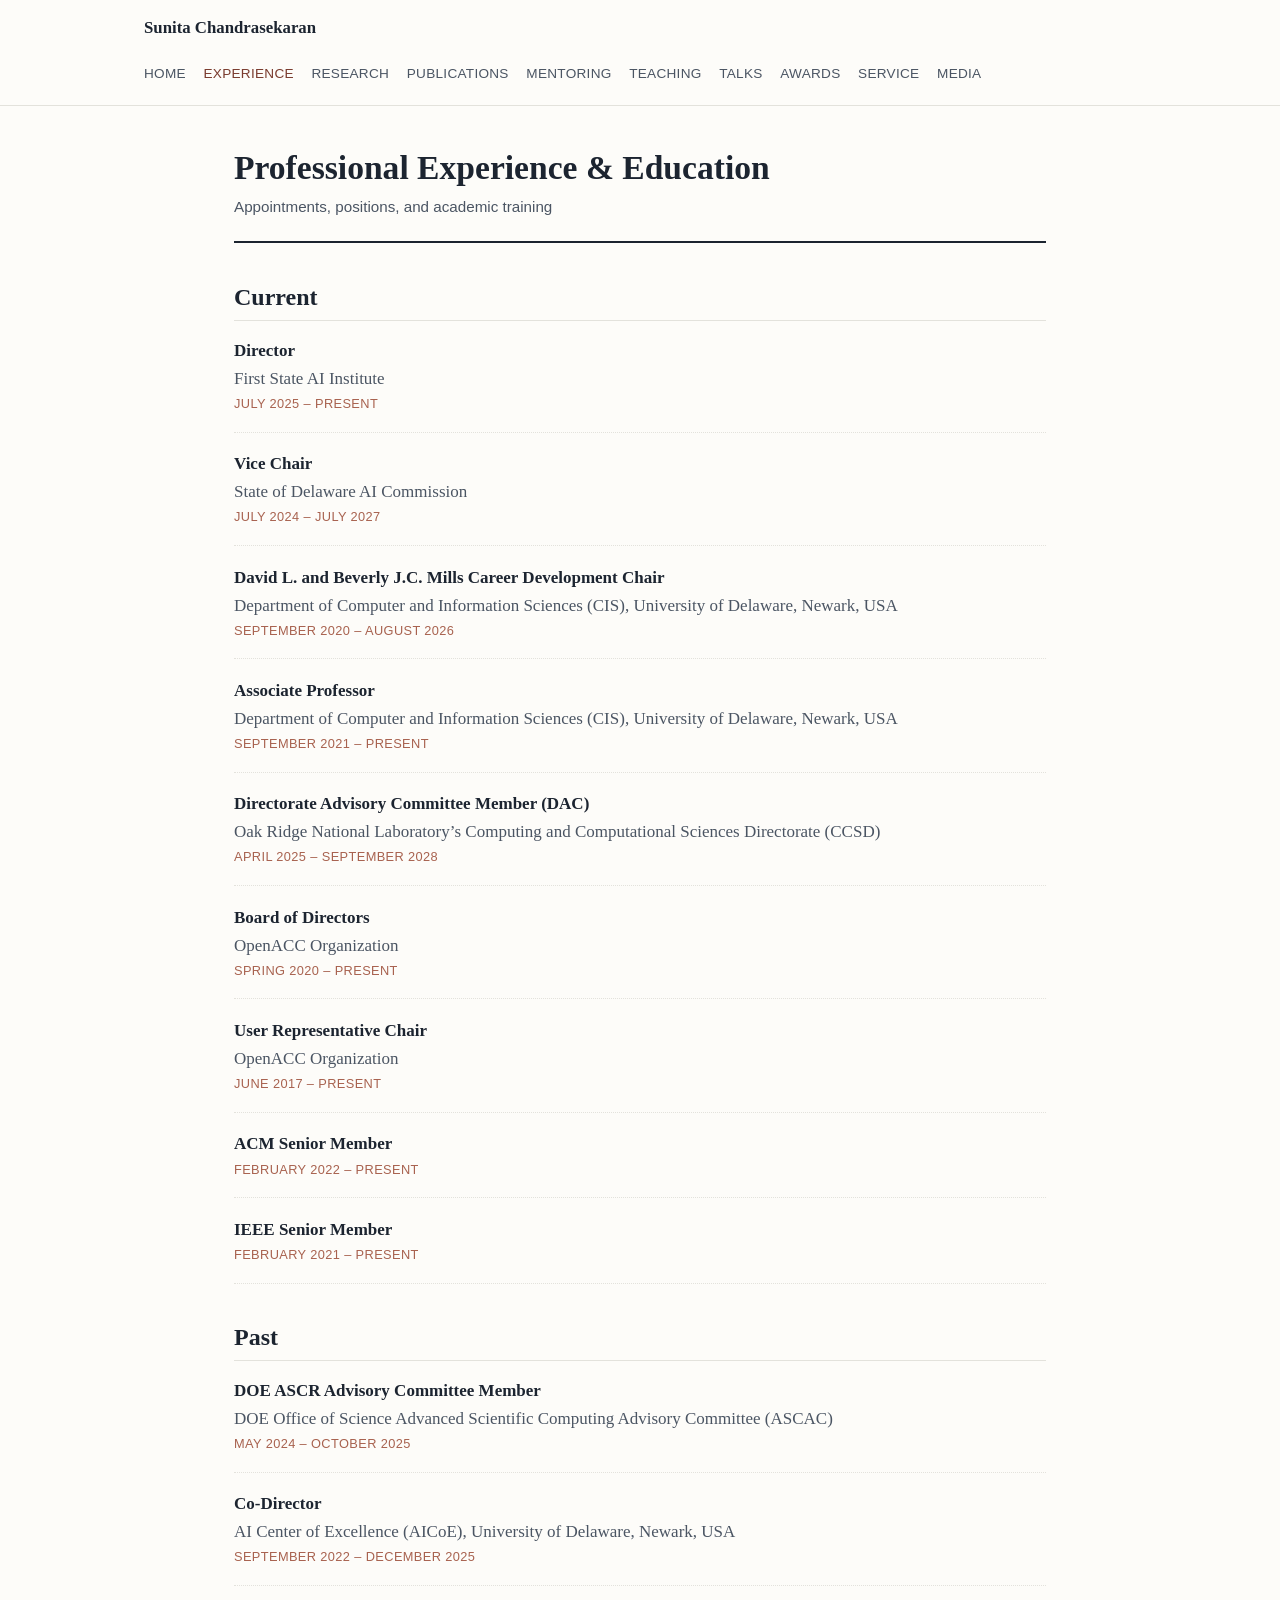
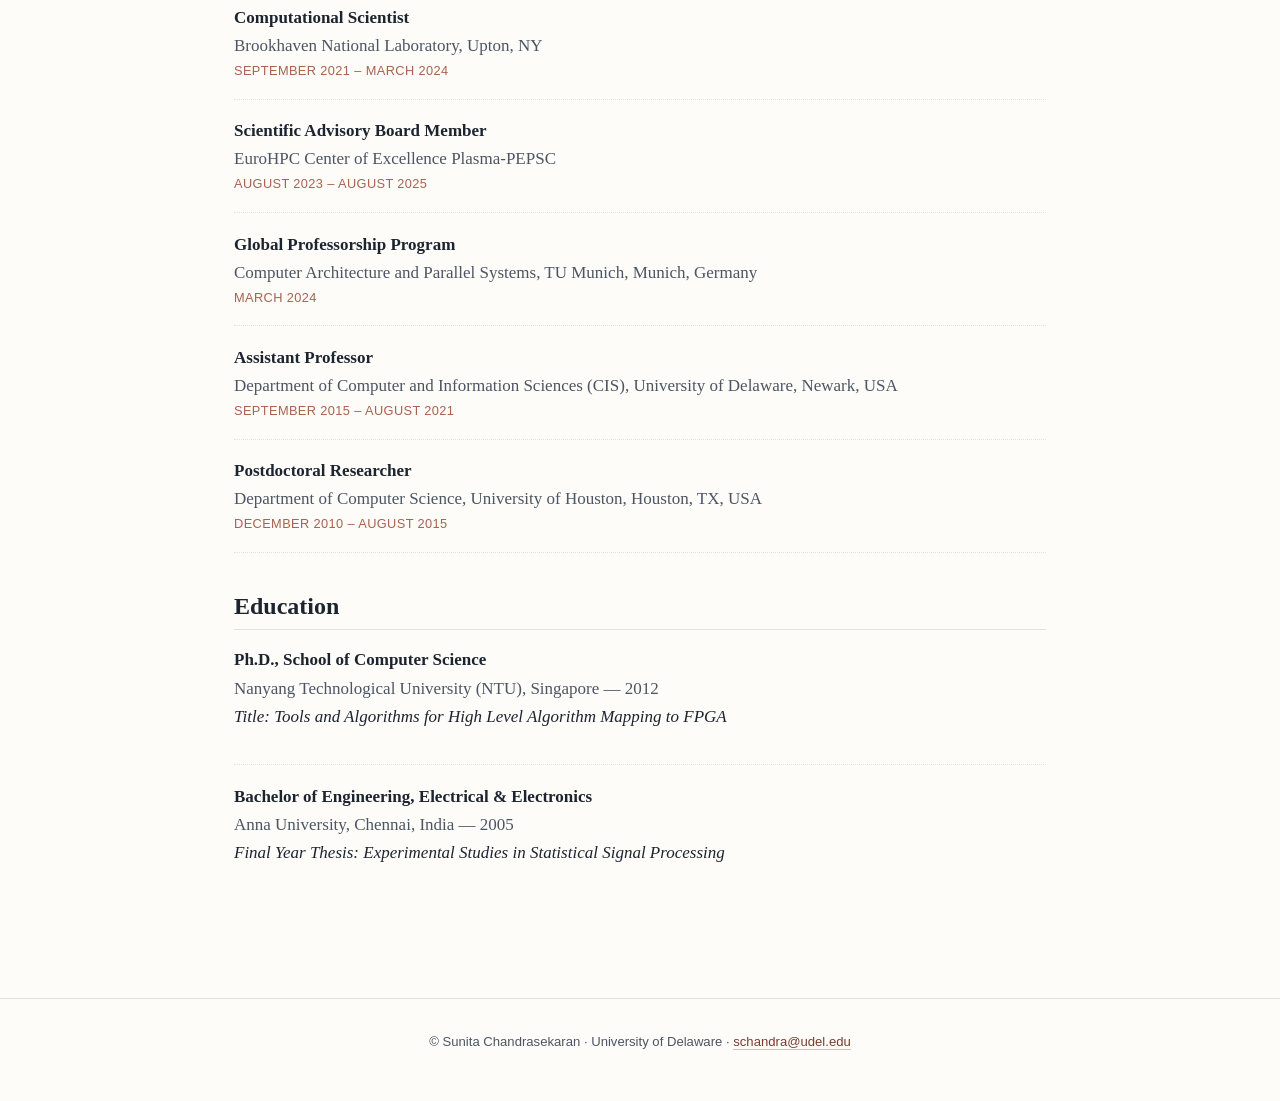
==== experience.html @ 60c79713 "Add files via upload" ====
<!DOCTYPE html>
<html lang="en">
<head>
<meta charset="UTF-8">
<meta name="viewport" content="width=device-width, initial-scale=1.0">
<title>Experience &amp; Education &mdash; Sunita Chandrasekaran</title>
<link rel="stylesheet" href="styles.css">
</head>
<body>
<header class="site-header">
  <div class="site-header-inner">
    <a class="brand" href="index.html">Sunita Chandrasekaran</a>
    <nav class="main-nav">
      <a href="index.html">Home</a>
      <a href="experience.html" class="active">Experience</a>
      <a href="research.html">Research</a>
      <a href="publications.html">Publications</a>
      <a href="mentoring.html">Mentoring</a>
      <a href="teaching.html">Teaching</a>
      <a href="talks.html">Talks</a>
      <a href="awards.html">Awards</a>
      <a href="service.html">Service</a>
      <a href="media.html">Media</a>
    </nav>
  </div>
</header>

<main>
  <div class="page-title">
    <h1>Professional Experience &amp; Education</h1>
    <div class="subtitle">Appointments, positions, and academic training</div>
  </div>

  <h2>Current</h2>
  <div class="entry">
    <div class="role">Director</div>
    <div class="org">First State AI Institute</div>
    <div class="dates">July 2025 &ndash; Present</div>
  </div>
  <div class="entry">
    <div class="role">Vice Chair</div>
    <div class="org">State of Delaware AI Commission</div>
    <div class="dates">July 2024 &ndash; July 2027</div>
  </div>
  <div class="entry">
    <div class="role">David L. and Beverly J.C. Mills Career Development Chair</div>
    <div class="org">Department of Computer and Information Sciences (CIS), University of Delaware, Newark, USA</div>
    <div class="dates">September 2020 &ndash; August 2026</div>
  </div>
  <div class="entry">
    <div class="role">Associate Professor</div>
    <div class="org">Department of Computer and Information Sciences (CIS), University of Delaware, Newark, USA</div>
    <div class="dates">September 2021 &ndash; Present</div>
  </div>
  <div class="entry">
    <div class="role">Directorate Advisory Committee Member (DAC)</div>
    <div class="org">Oak Ridge National Laboratory&rsquo;s Computing and Computational Sciences Directorate (CCSD)</div>
    <div class="dates">April 2025 &ndash; September 2028</div>
  </div>
  <div class="entry">
    <div class="role">Board of Directors</div>
    <div class="org">OpenACC Organization</div>
    <div class="dates">Spring 2020 &ndash; Present</div>
  </div>
  <div class="entry">
    <div class="role">User Representative Chair</div>
    <div class="org">OpenACC Organization</div>
    <div class="dates">June 2017 &ndash; Present</div>
  </div>
  <div class="entry">
    <div class="role">ACM Senior Member</div>
    <div class="dates">February 2022 &ndash; Present</div>
  </div>
  <div class="entry">
    <div class="role">IEEE Senior Member</div>
    <div class="dates">February 2021 &ndash; Present</div>
  </div>

  <h2>Past</h2>
  <div class="entry">
    <div class="role">DOE ASCR Advisory Committee Member</div>
    <div class="org">DOE Office of Science Advanced Scientific Computing Advisory Committee (ASCAC)</div>
    <div class="dates">May 2024 &ndash; October 2025</div>
  </div>
  <div class="entry">
    <div class="role">Co-Director</div>
    <div class="org">AI Center of Excellence (AICoE), University of Delaware, Newark, USA</div>
    <div class="dates">September 2022 &ndash; December 2025</div>
  </div>
  <div class="entry">
    <div class="role">Computational Scientist</div>
    <div class="org">Brookhaven National Laboratory, Upton, NY</div>
    <div class="dates">September 2021 &ndash; March 2024</div>
  </div>
  <div class="entry">
    <div class="role">Scientific Advisory Board Member</div>
    <div class="org">EuroHPC Center of Excellence Plasma-PEPSC</div>
    <div class="dates">August 2023 &ndash; August 2025</div>
  </div>
  <div class="entry">
    <div class="role">Global Professorship Program</div>
    <div class="org">Computer Architecture and Parallel Systems, TU Munich, Munich, Germany</div>
    <div class="dates">March 2024</div>
  </div>
  <div class="entry">
    <div class="role">Assistant Professor</div>
    <div class="org">Department of Computer and Information Sciences (CIS), University of Delaware, Newark, USA</div>
    <div class="dates">September 2015 &ndash; August 2021</div>
  </div>
  <div class="entry">
    <div class="role">Postdoctoral Researcher</div>
    <div class="org">Department of Computer Science, University of Houston, Houston, TX, USA</div>
    <div class="dates">December 2010 &ndash; August 2015</div>
  </div>

  <h2>Education</h2>
  <div class="entry">
    <div class="role">Ph.D., School of Computer Science</div>
    <div class="org">Nanyang Technological University (NTU), Singapore &mdash; 2012</div>
    <p><em>Title: Tools and Algorithms for High Level Algorithm Mapping to FPGA</em></p>
  </div>
  <div class="entry">
    <div class="role">Bachelor of Engineering, Electrical &amp; Electronics</div>
    <div class="org">Anna University, Chennai, India &mdash; 2005</div>
    <p><em>Final Year Thesis: Experimental Studies in Statistical Signal Processing</em></p>
  </div>

</main>

<footer>
  &copy; Sunita Chandrasekaran &middot; University of Delaware &middot; <a href="mailto:schandra@udel.edu">schandra@udel.edu</a>
</footer>
</body>
</html>
---- styles.css ----
/* ---------- Base ---------- */
:root {
  --ink: #1c2430;
  --ink-soft: #4b5563;
  --line: #e3e2dc;
  --paper: #fdfcf9;
  --panel: #f6f5f0;
  --accent: #7a3b2e;
  --accent-soft: #a8624f;
  --max-w: 860px;
  --serif: "Iowan Old Style", "Palatino Linotype", Palatino, Georgia, "Times New Roman", serif;
  --sans: -apple-system, BlinkMacSystemFont, "Segoe UI", Helvetica, Arial, sans-serif;
}

* { box-sizing: border-box; }

html { scroll-behavior: smooth; }

body {
  margin: 0;
  background: var(--paper);
  color: var(--ink);
  font-family: var(--serif);
  font-size: 17px;
  line-height: 1.65;
  -webkit-font-smoothing: antialiased;
}

a { color: var(--accent); text-decoration: none; border-bottom: 1px solid rgba(122,59,46,0.3); }
a:hover { border-bottom-color: var(--accent); }

h1, h2, h3, h4 {
  font-family: var(--serif);
  font-weight: 600;
  color: var(--ink);
  line-height: 1.25;
}

h1 { font-size: 2.1rem; margin: 0 0 0.25rem; }
h2 { font-size: 1.5rem; margin: 2.4rem 0 1rem; padding-bottom: 0.5rem; border-bottom: 1px solid var(--line); }
h3 { font-size: 1.1rem; margin: 1.6rem 0 0.6rem; color: var(--accent); }
h4 { font-size: 1rem; margin: 1.2rem 0 0.4rem; font-style: italic; color: var(--ink-soft); font-weight: 500; }

p { margin: 0 0 1rem; }

/* ---------- Layout ---------- */
.site-header {
  border-bottom: 1px solid var(--line);
  background: var(--paper);
  position: sticky;
  top: 0;
  z-index: 10;
}

.site-header-inner {
  max-width: 1040px;
  margin: 0 auto;
  padding: 0.9rem 1.5rem;
  display: flex;
  align-items: center;
  justify-content: space-between;
  gap: 1rem;
  flex-wrap: wrap;
}

.brand {
  font-family: var(--serif);
  font-weight: 600;
  font-size: 1.05rem;
  color: var(--ink);
  border: none;
}
.brand:hover { border: none; color: var(--accent); }

nav.main-nav {
  display: flex;
  flex-wrap: wrap;
  gap: 0.2rem 1.1rem;
  font-family: var(--sans);
  font-size: 0.85rem;
  letter-spacing: 0.02em;
  text-transform: uppercase;
}

nav.main-nav a {
  border: none;
  color: var(--ink-soft);
  padding: 0.3rem 0;
}
nav.main-nav a:hover, nav.main-nav a.active { color: var(--accent); }

main {
  max-width: var(--max-w);
  margin: 0 auto;
  padding: 2.6rem 1.5rem 5rem;
}

.page-title {
  margin-bottom: 2rem;
  padding-bottom: 1.4rem;
  border-bottom: 2px solid var(--ink);
}
.page-title h1 { margin-bottom: 0.3rem; }
.page-title .subtitle {
  font-family: var(--sans);
  color: var(--ink-soft);
  font-size: 0.95rem;
}

footer {
  border-top: 1px solid var(--line);
  font-family: var(--sans);
  font-size: 0.82rem;
  color: var(--ink-soft);
  text-align: center;
  padding: 2rem 1.5rem 3rem;
}

/* ---------- Hero (index only) ---------- */
.hero {
  display: flex;
  gap: 2.2rem;
  align-items: flex-start;
  flex-wrap: wrap;
  margin-bottom: 1rem;
}
.hero-text { flex: 1 1 420px; }
.hero-photo {
  flex: 0 0 auto;
  margin-left: auto;
}
.hero-photo img {
  width: 220px;
  height: 220px;
  object-fit: cover;
  border-radius: 8px;
  border: 1px solid var(--line);
  box-shadow: 0 4px 18px rgba(28,36,48,0.12);
}
@media (max-width: 640px) {
  .hero-photo { margin: 0 auto; }
  .hero-photo img { width: 160px; height: 160px; }
}
.hero-badge {
  display: inline-block;
  font-family: var(--sans);
  font-size: 0.72rem;
  letter-spacing: 0.08em;
  text-transform: uppercase;
  color: var(--accent);
  background: rgba(122,59,46,0.08);
  border: 1px solid rgba(122,59,46,0.25);
  padding: 0.25rem 0.6rem;
  border-radius: 3px;
  margin-bottom: 0.9rem;
}
.hero .role-lines p { margin: 0 0 0.15rem; color: var(--ink-soft); font-family: var(--sans); font-size: 0.95rem; }
.contact-line {
  font-family: var(--sans);
  font-size: 0.92rem;
  margin-top: 1rem;
  color: var(--ink-soft);
}

/* ---------- Components ---------- */
ul.plain, ol.plain { padding-left: 1.2rem; margin: 0 0 1rem; }
ul.plain li, ol.plain li { margin-bottom: 0.55rem; }

.entry { margin-bottom: 1.1rem; padding-bottom: 1.1rem; border-bottom: 1px dotted var(--line); }
.entry:last-child { border-bottom: none; }
.entry .role { font-weight: 600; }
.entry .org { color: var(--ink-soft); }
.entry .dates {
  font-family: var(--sans);
  font-size: 0.8rem;
  color: var(--accent-soft);
  text-transform: uppercase;
  letter-spacing: 0.03em;
}

table.data {
  width: 100%;
  border-collapse: collapse;
  margin: 0.8rem 0 1.6rem;
  font-size: 0.92rem;
}
table.data th, table.data td {
  text-align: left;
  padding: 0.5rem 0.7rem;
  border-bottom: 1px solid var(--line);
  vertical-align: top;
}
table.data th {
  font-family: var(--sans);
  font-size: 0.72rem;
  text-transform: uppercase;
  letter-spacing: 0.04em;
  color: var(--ink-soft);
  border-bottom: 2px solid var(--ink);
}
table.data tr:hover td { background: var(--panel); }

.callout {
  background: var(--panel);
  border-left: 3px solid var(--accent);
  padding: 0.9rem 1.1rem;
  margin: 1.2rem 0;
  font-size: 0.95rem;
}
.callout strong { color: var(--accent); }

.tag {
  display: inline-block;
  font-family: var(--sans);
  font-size: 0.68rem;
  text-transform: uppercase;
  letter-spacing: 0.03em;
  padding: 0.1rem 0.45rem;
  border-radius: 3px;
  background: var(--panel);
  color: var(--ink-soft);
  border: 1px solid var(--line);
  margin-left: 0.4rem;
}

.pub-list { list-style: none; padding: 0; margin: 0 0 1.2rem; }
.pub-list li {
  padding: 0.65rem 0;
  border-bottom: 1px dotted var(--line);
  font-size: 0.95rem;
}
.pub-list li:last-child { border-bottom: none; }
.pub-note { color: var(--ink-soft); font-size: 0.85rem; font-style: italic; }

details.pub-group {
  margin-bottom: 0.6rem;
  border: 1px solid var(--line);
  border-radius: 6px;
  background: var(--paper);
}
details.pub-group[open] { background: var(--paper); }
details.pub-group summary {
  cursor: pointer;
  padding: 0.85rem 1.1rem;
  font-family: var(--sans);
  font-weight: 600;
  font-size: 0.95rem;
  color: var(--ink);
  list-style: none;
}
details.pub-group summary::-webkit-details-marker { display: none; }
details.pub-group summary::before {
  content: "+ ";
  color: var(--accent);
  font-weight: 700;
}
details.pub-group[open] summary::before { content: "\2212 "; }
details.pub-group .pub-list { padding: 0 1.1rem 0.9rem; }

.two-col {
  display: grid;
  grid-template-columns: 1fr 1fr;
  gap: 0 2rem;
}
@media (max-width: 640px) {
  .two-col { grid-template-columns: 1fr; }
  nav.main-nav { font-size: 0.78rem; gap: 0.15rem 0.8rem; }
  h1 { font-size: 1.6rem; }
}

.section-note {
  font-family: var(--sans);
  font-size: 0.85rem;
  color: var(--ink-soft);
  margin-top: -0.5rem;
  margin-bottom: 1.2rem;
}

.chips { display: flex; flex-wrap: wrap; gap: 0.5rem; margin: 1rem 0 1.6rem; }
.chip {
  font-family: var(--sans);
  font-size: 0.85rem;
  padding: 0.4rem 0.8rem;
  background: var(--panel);
  border: 1px solid var(--line);
  border-radius: 20px;
  color: var(--ink-soft);
}
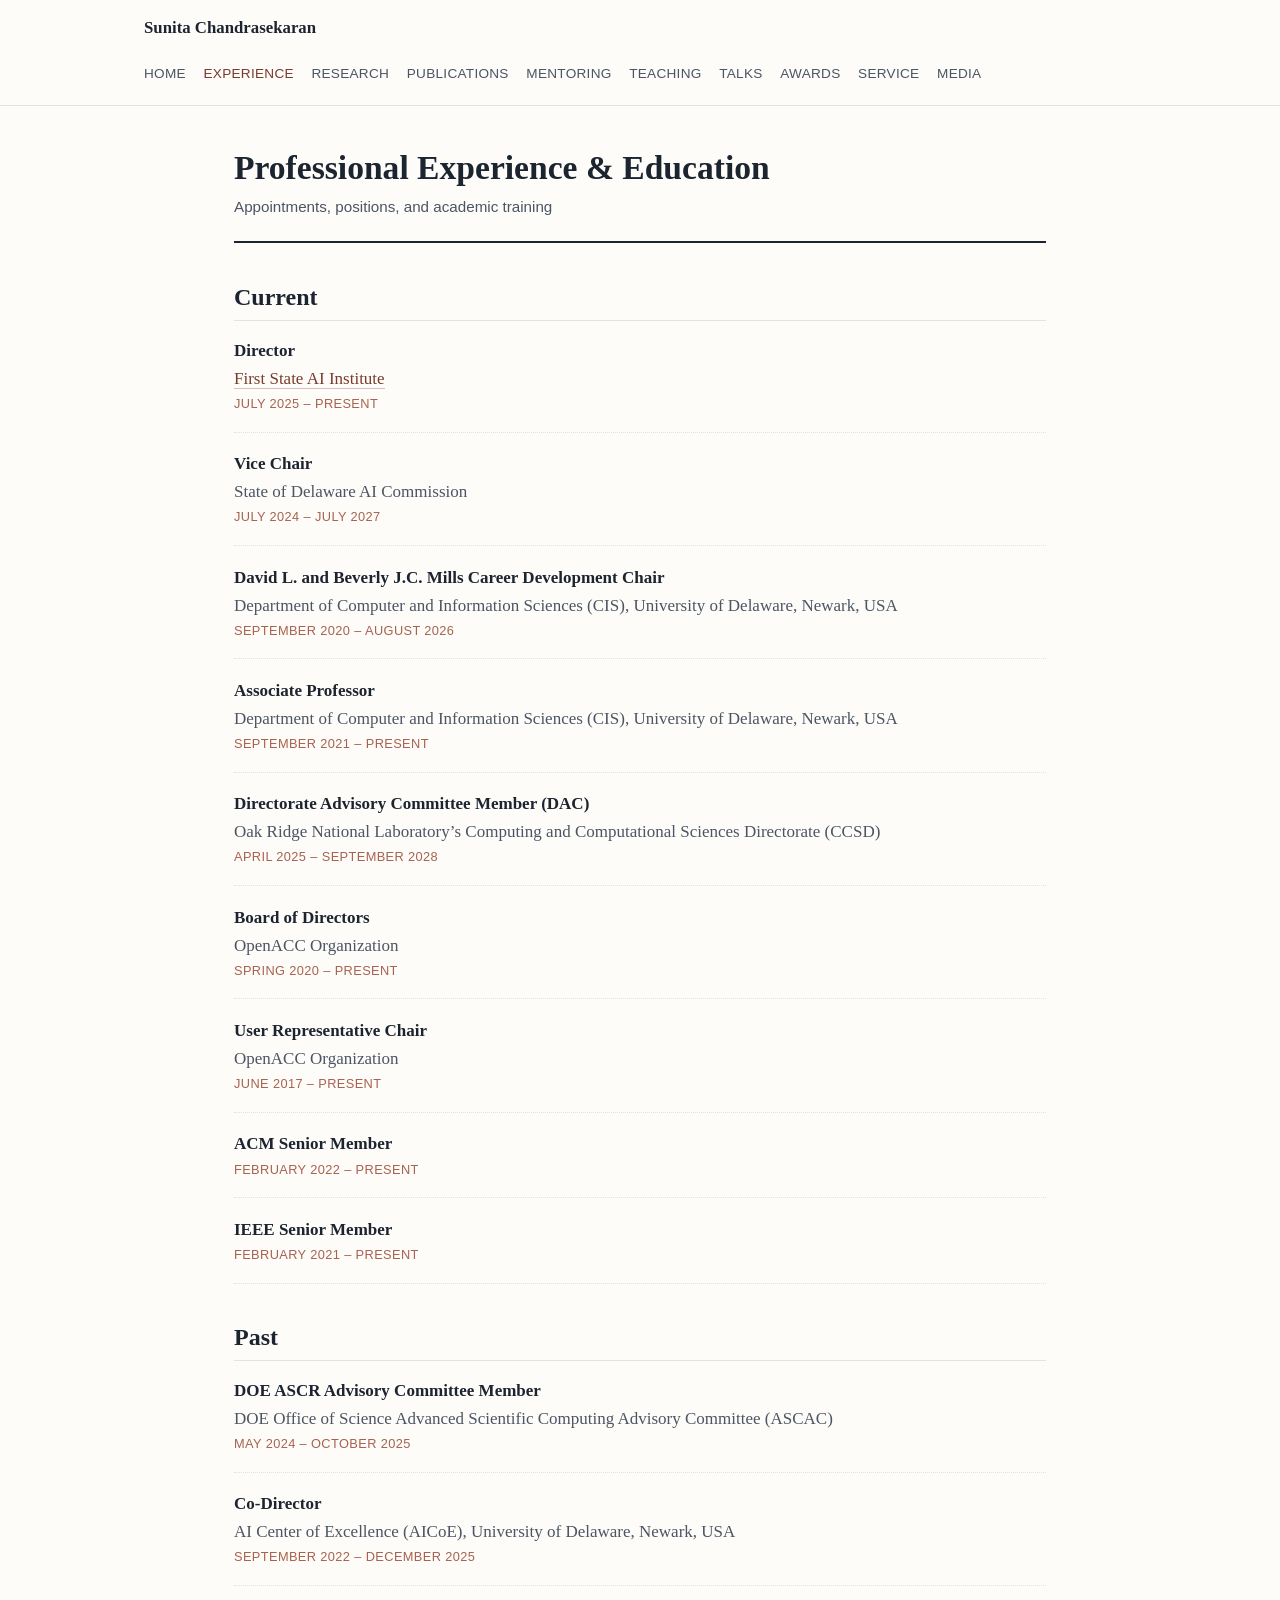
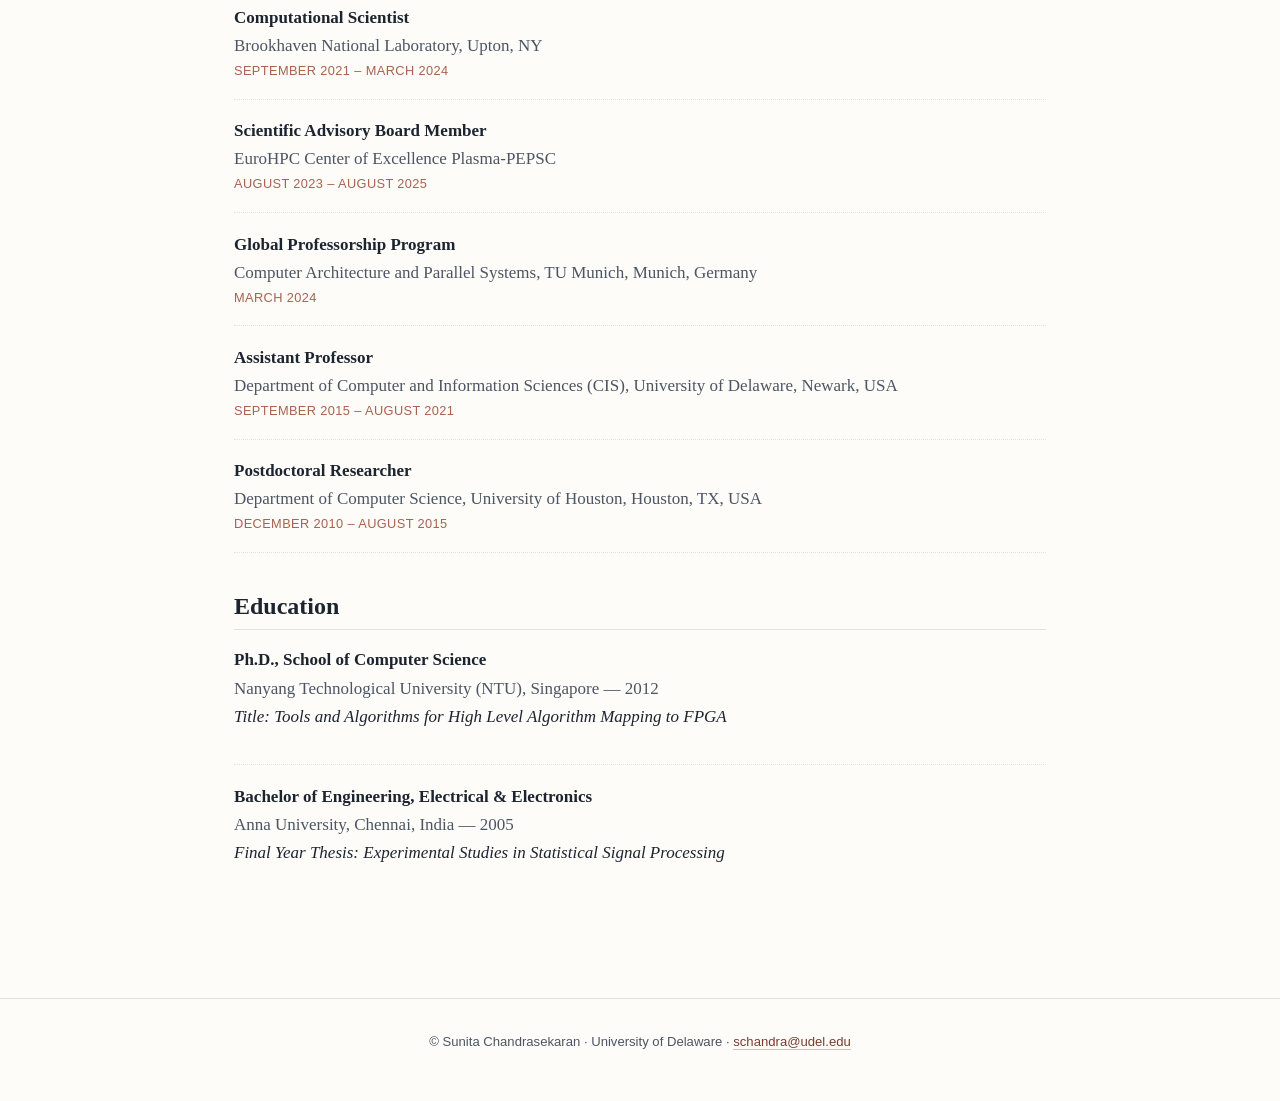
==== commit 86d885de: "Update experience.html" ====
--- a/experience.html
+++ b/experience.html
@@ -34,7 +34,7 @@
   <h2>Current</h2>
   <div class="entry">
     <div class="role">Director</div>
-    <div class="org">First State AI Institute</div>
+    <div class="org"><a href="https://first-state-ai.udel.edu/" target="_blank" rel="noopener">First State AI Institute</a></div>
     <div class="dates">July 2025 &ndash; Present</div>
   </div>
   <div class="entry">
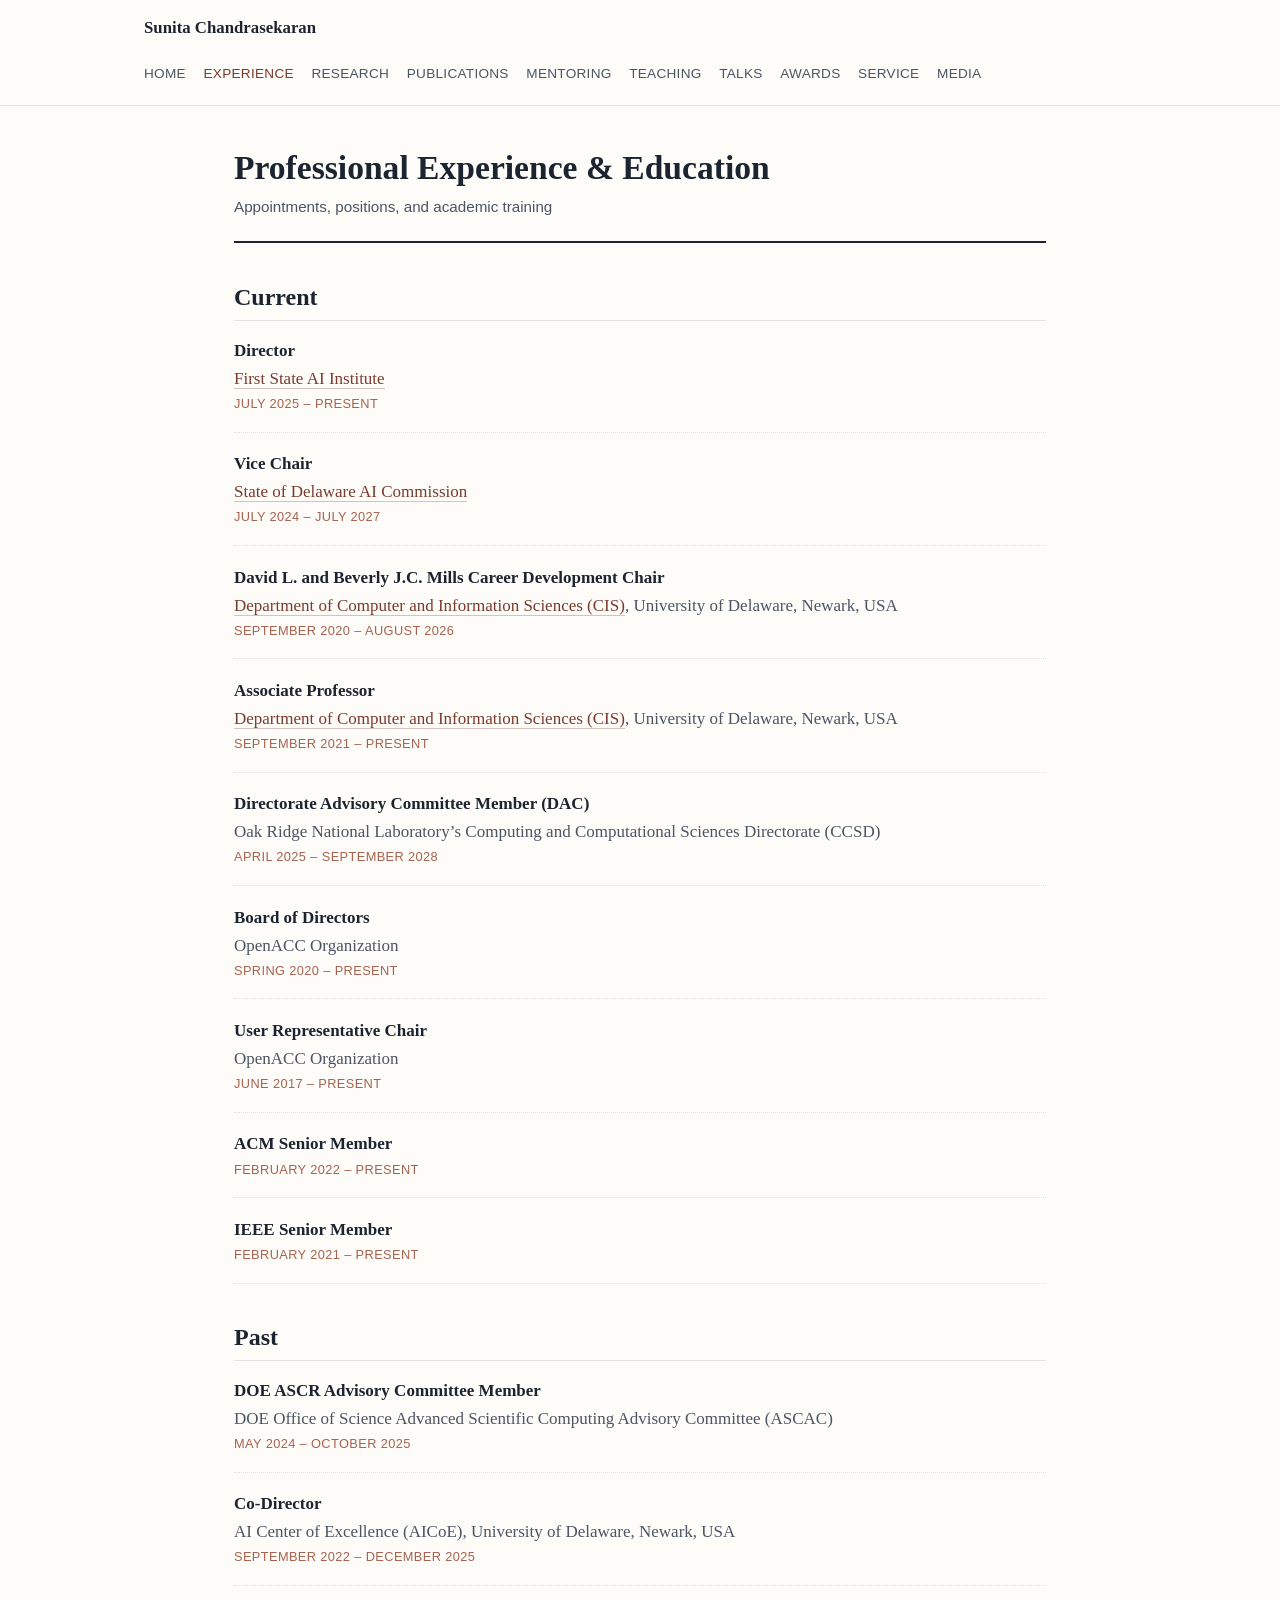
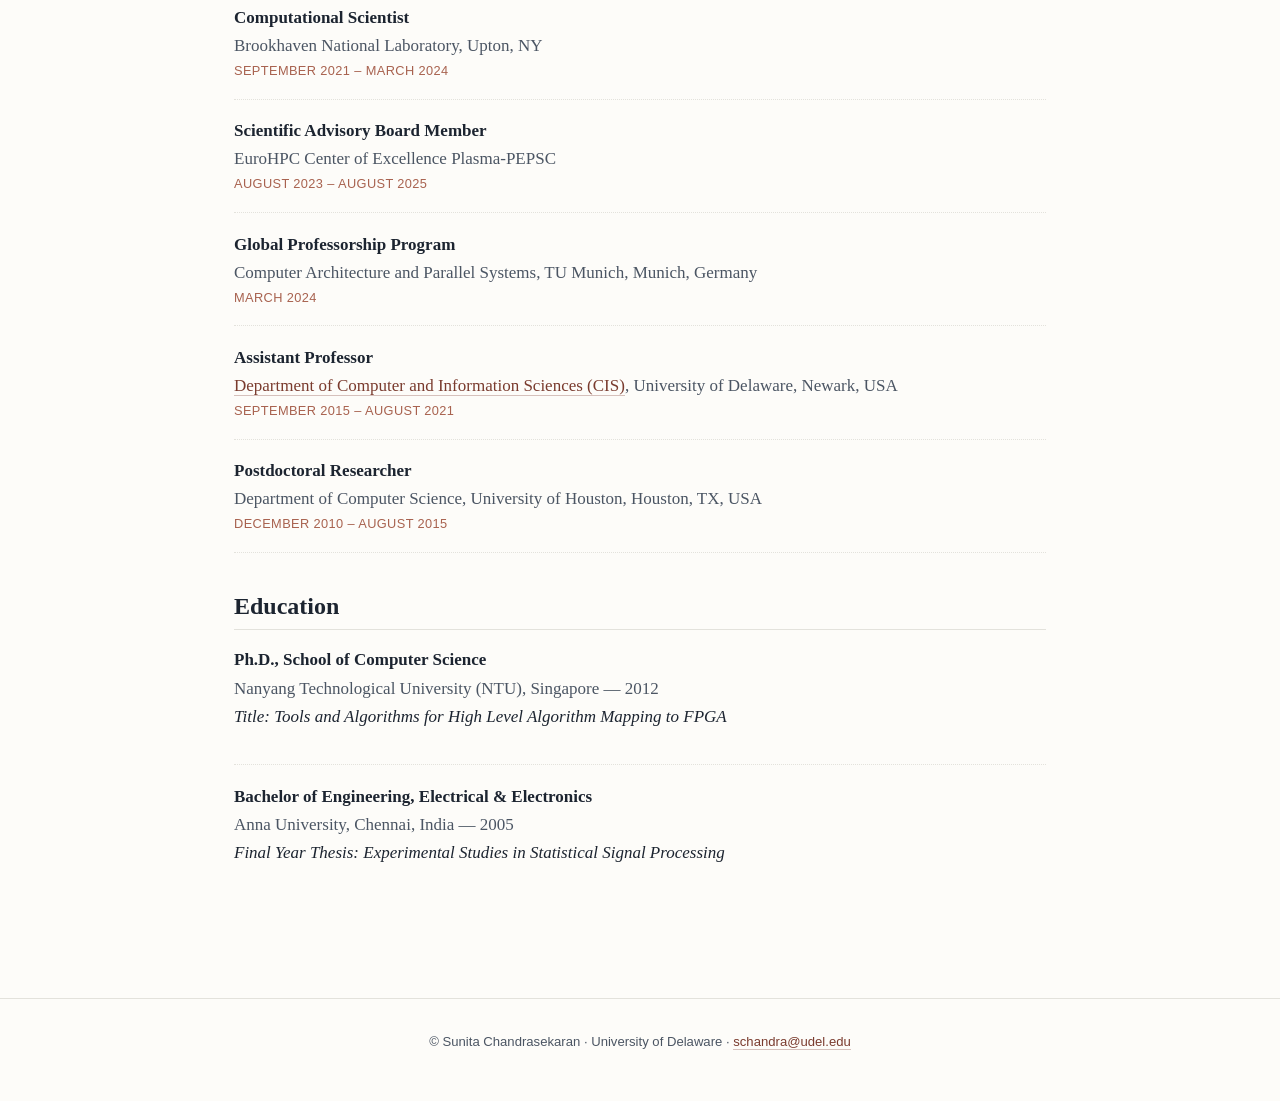
==== commit 9111cc2c: "Update experience.html" ====
--- a/experience.html
+++ b/experience.html
@@ -39,17 +39,17 @@
   </div>
   <div class="entry">
     <div class="role">Vice Chair</div>
-    <div class="org">State of Delaware AI Commission</div>
+    <div class="org"><a href="https://ai.delaware.gov/" target="_blank" rel="noopener">State of Delaware AI Commission</a></div>
     <div class="dates">July 2024 &ndash; July 2027</div>
   </div>
   <div class="entry">
     <div class="role">David L. and Beverly J.C. Mills Career Development Chair</div>
-    <div class="org">Department of Computer and Information Sciences (CIS), University of Delaware, Newark, USA</div>
+    <div class="org"><a href="https://www.cis.udel.edu/" target="_blank" rel="noopener">Department of Computer and Information Sciences (CIS)</a>, University of Delaware, Newark, USA</div>
     <div class="dates">September 2020 &ndash; August 2026</div>
   </div>
   <div class="entry">
     <div class="role">Associate Professor</div>
-    <div class="org">Department of Computer and Information Sciences (CIS), University of Delaware, Newark, USA</div>
+    <div class="org"><a href="https://www.cis.udel.edu/" target="_blank" rel="noopener">Department of Computer and Information Sciences (CIS)</a>, University of Delaware, Newark, USA</div>
     <div class="dates">September 2021 &ndash; Present</div>
   </div>
   <div class="entry">
@@ -104,7 +104,7 @@
   </div>
   <div class="entry">
     <div class="role">Assistant Professor</div>
-    <div class="org">Department of Computer and Information Sciences (CIS), University of Delaware, Newark, USA</div>
+    <div class="org"><a href="https://www.cis.udel.edu/" target="_blank" rel="noopener">Department of Computer and Information Sciences (CIS)</a>, University of Delaware, Newark, USA</div>
     <div class="dates">September 2015 &ndash; August 2021</div>
   </div>
   <div class="entry">
